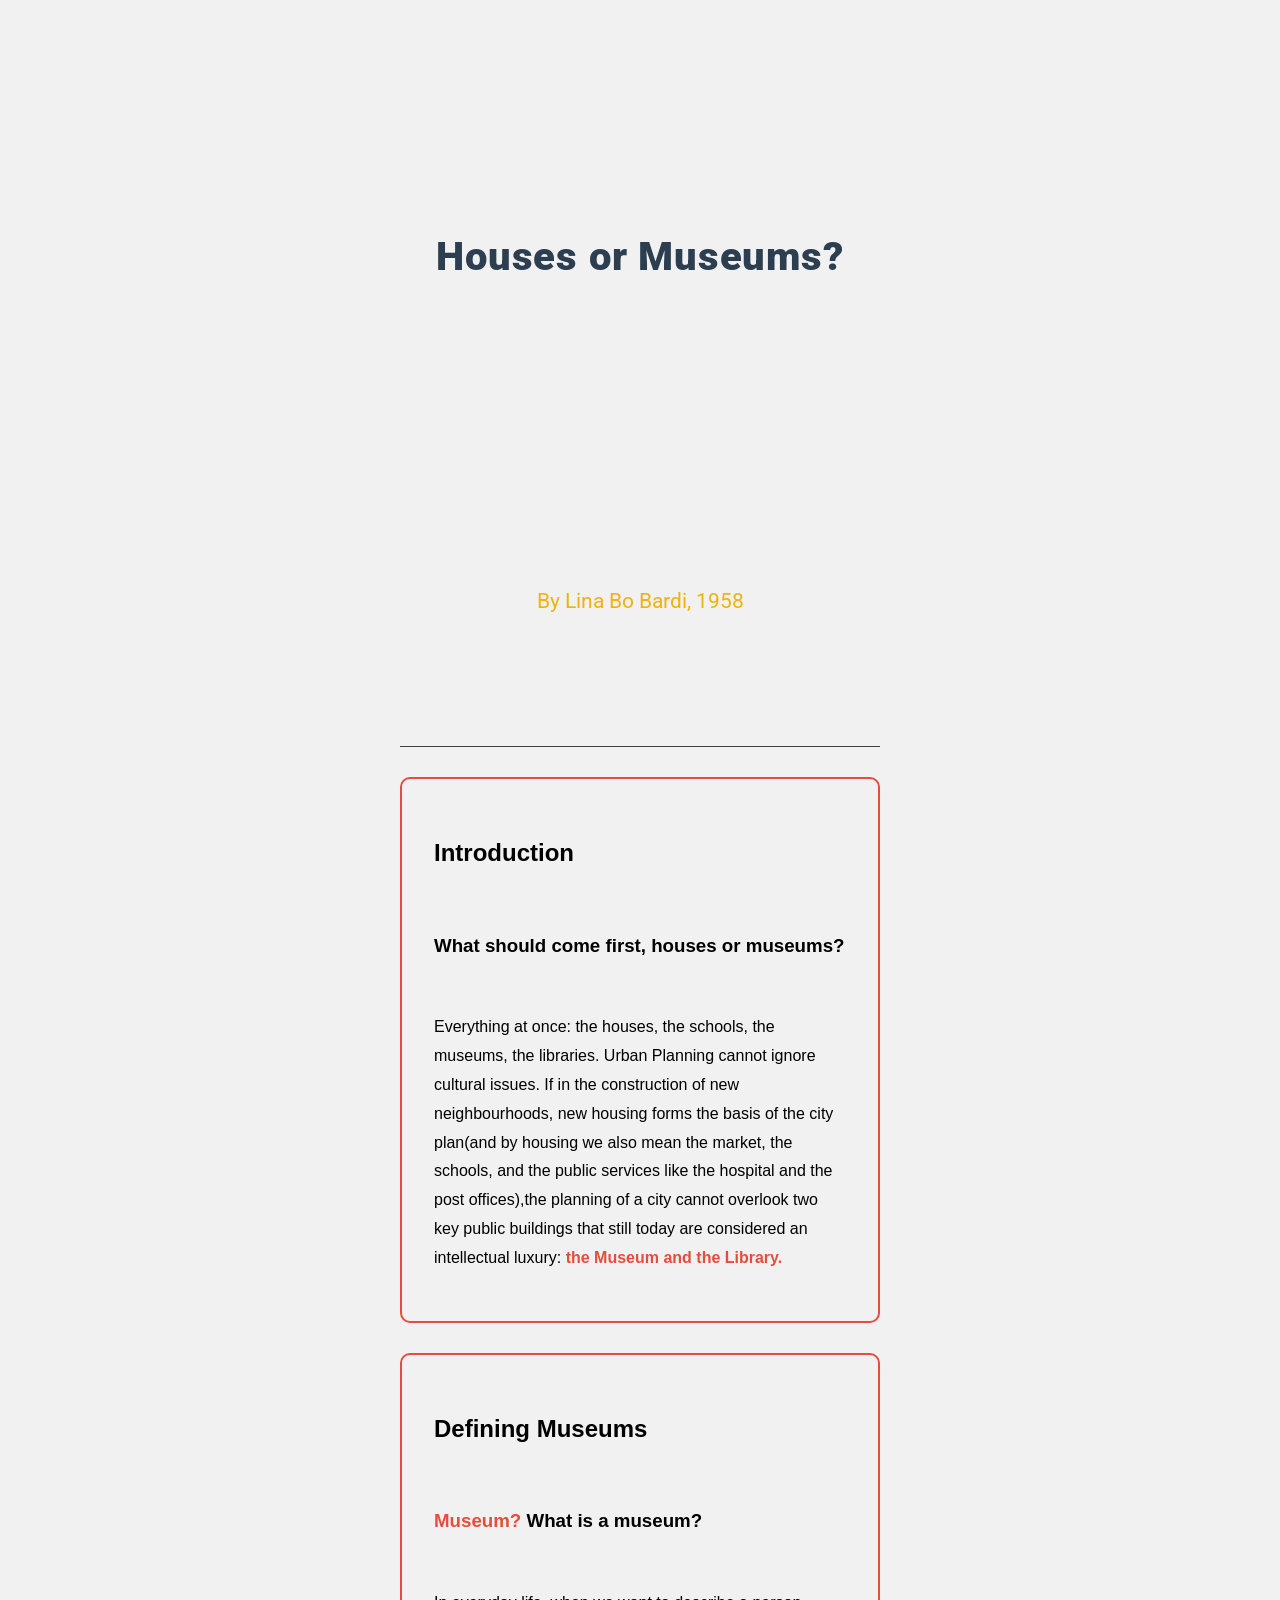
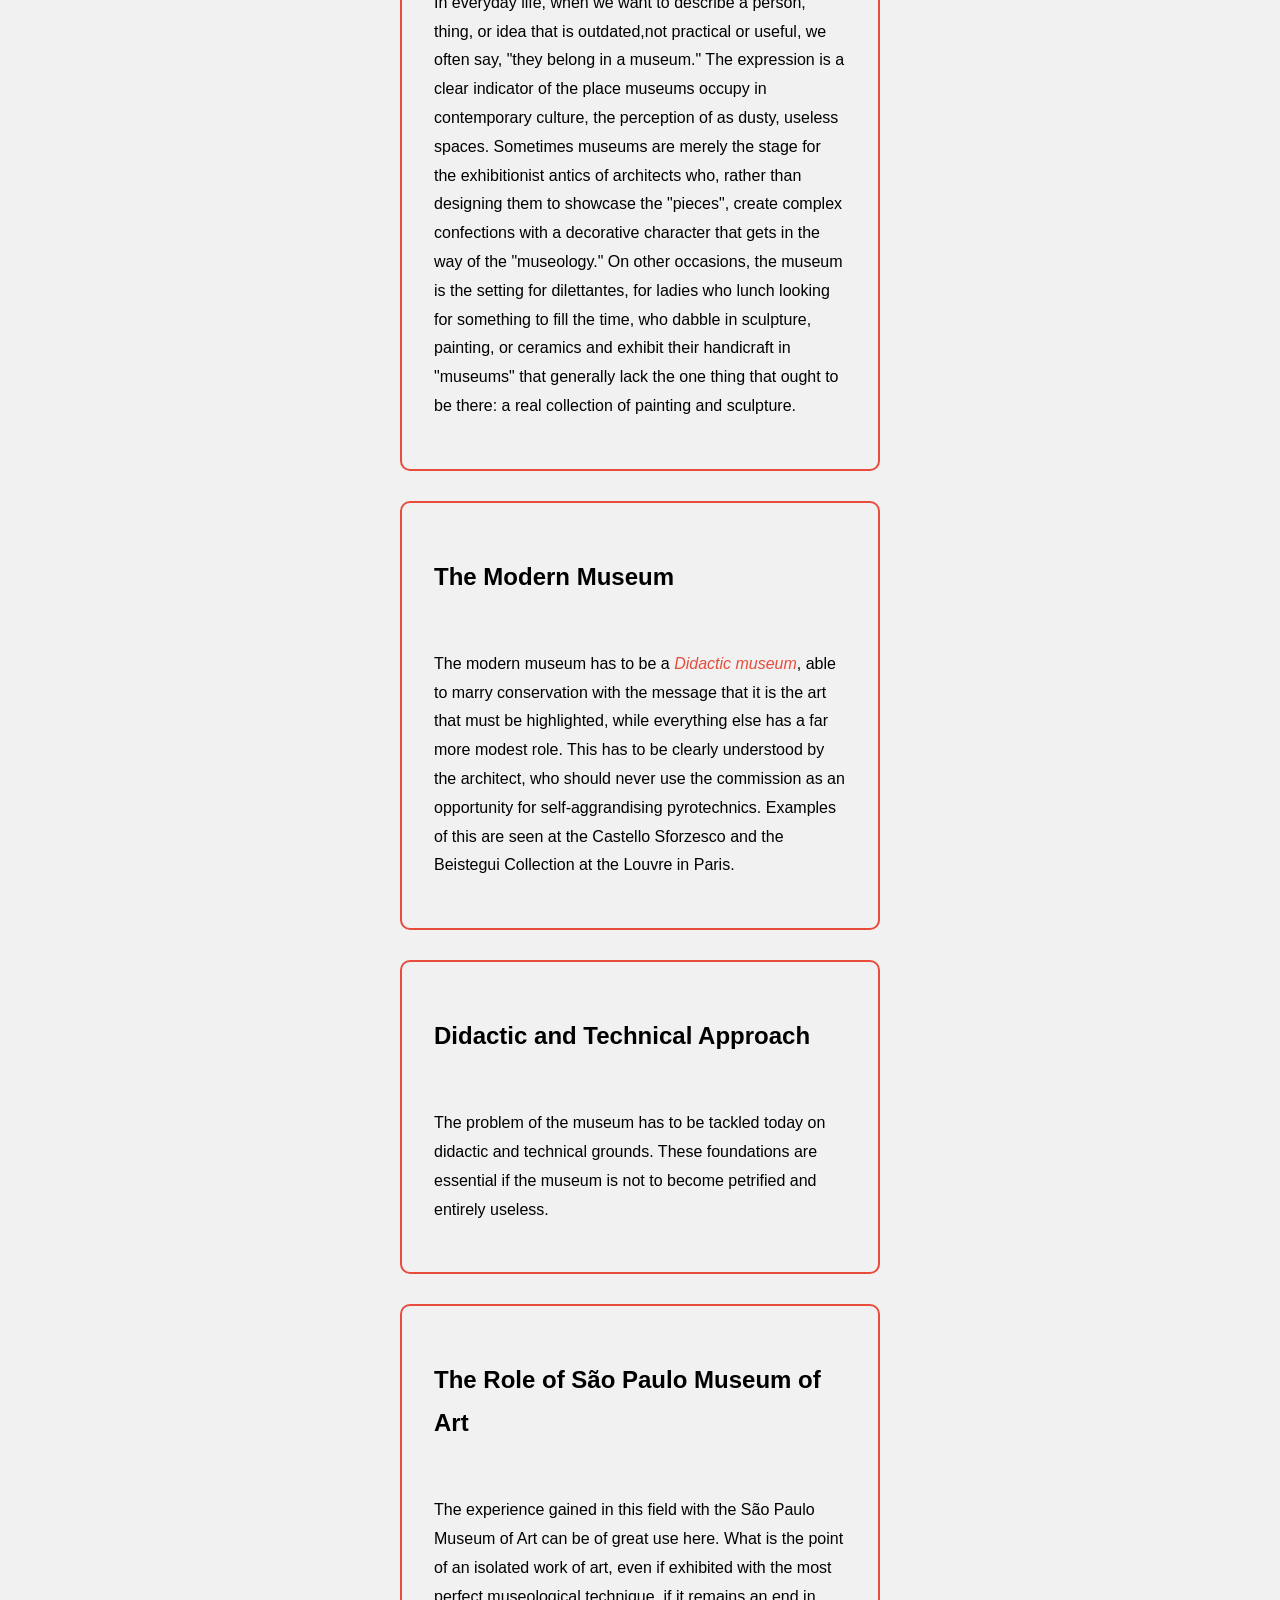
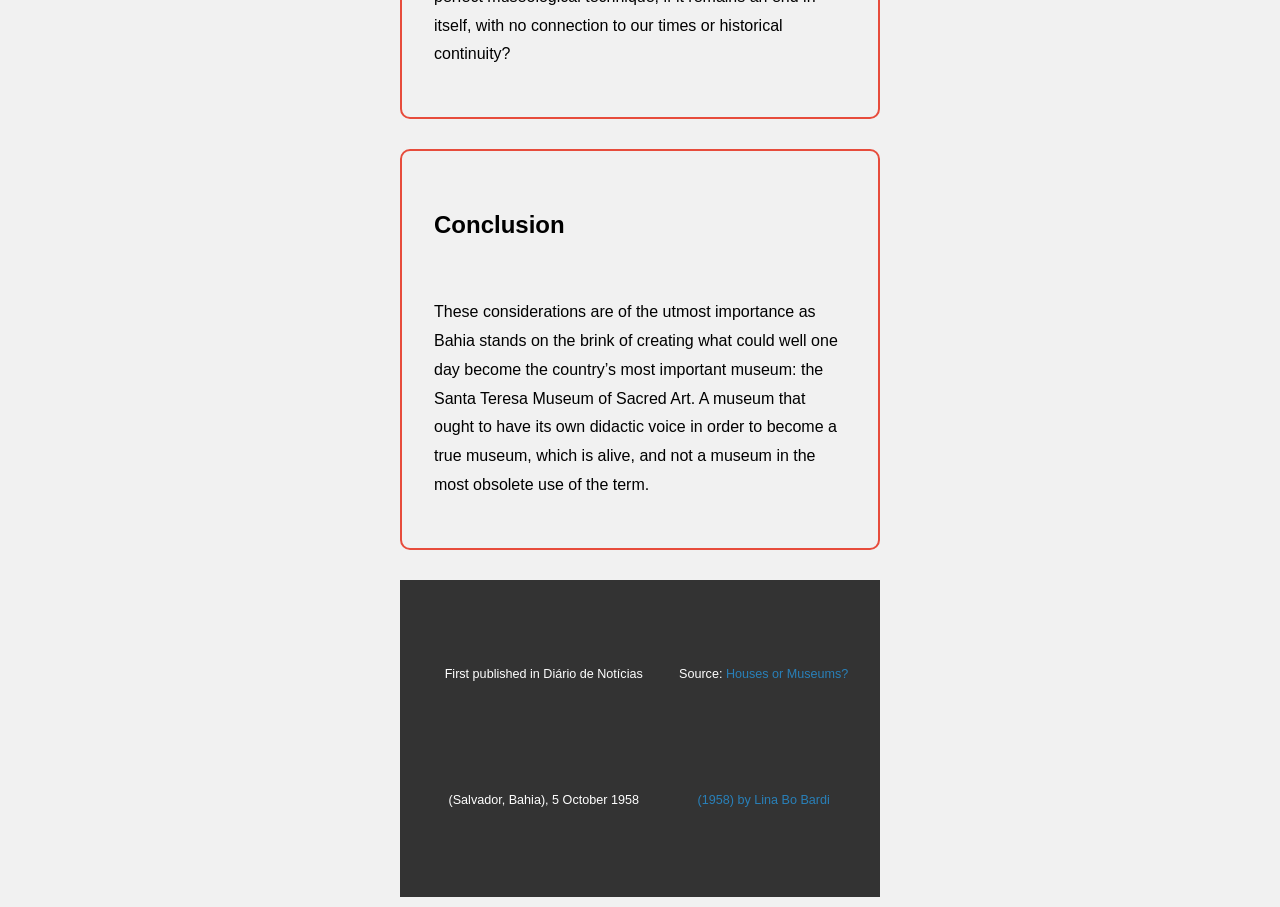
==== Assignments/Assignment-04/index.html @ ee435aa7 "a a" ====
<!DOCTYPE html>
<html lang="en">
<head>
    <meta charset="UTF-8">
    <meta name="viewport" content="width=device-width, initial-scale=1.0">
    <title>Assignment4: Houses or Museums? By Lina Bo Bardi </title>
    <link href="https://fonts.googleapis.com/css2?family=Roboto:wght@300;400;700&display=swap" rel="stylesheet">
    <link rel="stylesheet" href="style.css"></link>
</head>
<body>
<header>
    <h1>Houses or Museums?</h1>
    <h3>By Lina Bo Bardi, 1958</h3>
</header>

<section>
    <h2>Introduction</h2>
    <h3>What should come first, houses or museums?</h3>
    <p>Everything at once: the houses, the schools, the museums, the libraries. Urban Planning cannot ignore cultural issues. If in the construction of new
    neighbourhoods, new housing forms the basis of the city plan(and by housing we also mean the market, the schools, and the public services like
     the hospital and the post offices),the planning of a city cannot overlook two key public buildings that still today are considered an intellectual
    luxury: <strong>the Museum and the Library.</strong></p>
    
</section>

    <section>
        <h2>Defining Museums</h2>
        <h3><strong>Museum?</strong> What is a museum?</h3>
        <p> In everyday life, when we want to describe a person, thing, or idea that is outdated,not practical or useful, we often say, "they belong in a museum."
            The expression is a clear indicator of the place museums occupy in contemporary culture, the perception of as dusty, useless spaces. Sometimes
            museums are merely the stage for the exhibitionist antics of architects who, rather than designing them to showcase the "pieces", create complex
            confections with a decorative character that gets in the way of the "museology."
            On other occasions, the museum is the setting for dilettantes, for ladies who lunch looking for something to fill the time, who dabble in sculpture,
            painting, or ceramics and exhibit their handicraft in "museums" that generally lack the one thing
            that ought to be there: a real collection of painting and sculpture.</p>
    </section>

    <section>
        <h2>The Modern Museum</h2>
        <p>The modern museum has to be a <em>Didactic museum</em>, able to marry conservation with the message that it is the art that must be highlighted, while
        everything else has a far more modest role. This has to be clearly understood by the architect, who should never use the commission as an opportunity
        for self-aggrandising pyrotechnics. Examples of this are seen at the Castello Sforzesco and the Beistegui Collection at the Louvre in Paris.
    </section>


    <section>
        <h2>Didactic and Technical Approach</h2>
        <p>The problem of the museum has to be tackled today on didactic and technical grounds. These foundations are essential if the museum is not to become
           petrified and entirely useless.</p>
    </section>

    <section>
        <h2>The Role of São Paulo Museum of Art</h2>
        <p>The experience gained in this field with the São Paulo Museum of Art can be of great use here. What is the point of an isolated work of art, even if
           exhibited with the most perfect museological technique, if it remains an end in itself, with no connection to our times or historical continuity?</p>
    </section>

    <section>
        <h2>Conclusion</h2>
        <p>These considerations are of the utmost importance as Bahia stands on the brink of creating what could well one day become the country’s most 
           important museum: the Santa Teresa Museum of Sacred Art. A museum that ought to have its own didactic voice in order to become a true museum, 
           which is alive, and not a museum in the most obsolete use of the term.</p>
    </section>

    <footer>
        <p>First published in Diário de Notícias (Salvador, Bahia), 5 October 1958</p>
        <p>Source: <a href="https://zx2470.github.io/hello-wood/assignments/assignment05/HousesOrMuseums05.html" target="_blank">Houses or Museums? (1958) by Lina Bo Bardi</a></p>
    </footer>

</body>
</html>
---- Assignments/Assignment-04/style.css ----
body {
    font-family: 'Roboto', sans-serif;
    margin: 0;
    padding: 10px;
    line-height: 10;
    background-color: #f1f1f1;
    color: #000000;
    max-width: 500px;
    margin: auto;
    box-sizing: border-box;
  }
  
  header {
    display: flex;
    flex-direction: column;
    align-items: center;
    text-align: center;
    padding: 20px;
    margin-bottom: 30px;
    border-bottom: solid 0.1em #3d3d3d;
  }
  
  header h1 {
    font-family: 'Roboto', serif;
    font-size: 2.5rem;
    font-weight: 900;
    color: #2c3e50;
    margin-bottom: 20px;
    letter-spacing: 0.02em;
  }
  
  header h3 {
    font-family: 'Roboto', sans-serif;
    font-size: 1.3rem;
    font-weight: 400;
    color: #eeb310;
  }
  
  main {
    display: flex;
    flex-direction: column;
    gap: 2em;
    max-width: 900px;
    margin: 2em auto;
    padding: 1em;
  }
  
  section {
    display: flex;
    flex-direction: column;
    gap: 1em;
    padding: 2em;
    border: 2px solid #e74c3c;
    border-radius: 10px;
    margin-bottom: 30px;
    /* box-shadow: 0 2px 5px rgba(0, 0, 0, 0.1); */
    line-height: 1.8;
  }
  
  .section-title {
    font-family: 'Roboto', serif;
    font-size: 2.2rem;
    font-weight: 700;
    color: #3d3d3d;
    margin-bottom: 15px;
  }
  
  .section-content {
    font-family: 'Roboto', sans-serif;
    font-size: 1.1rem;
    font-weight: 400;
    color: #2c3e50;
    letter-spacing: 0.01em;
    margin-bottom: 20px;
  }
  
  strong {
    color: #e74c3c;
    font-weight: 700;
  }
  
  em {
    font-style: italic;
    color: #e74c3c;
  }
  
  footer {
    display: flex;
    justify-content: space-between;
    align-items: center;
    background-color: #333;
    color: #fff;
    padding: 20px;
    text-align: center;
    margin-top: 30px;
    font-size: 0.9rem;
    font-weight: 300;
  }
  
  footer p {
    font-size: 0.875em;
  }
  
  footer a {
    color: #2980b9;
    text-decoration: none;
  }
  
  footer a:hover {
    text-decoration: underline;
  }
  
  @media (max-width: 768px) {
    header h1 {
      font-size: 2rem;
    }
    
    header h3 {
      font-size: 1rem;
    }
  
    section .section-title {
      font-size: 1.8rem;
    }
  
    section .section-content {
      font-size: 1rem;
    }
  }
  
  /* Webfont Implementation */
  @font-face {
    font-family: 'Jersey 20';
    src: url('fonts/jersey20.woff2') format('woff2');
    font-weight: normal;
    font-style: normal;
  }
  
  body {
    font-family: 'Jersey 20', sans-serif;
  } 
  
  /* Additional Styling for Conceptual Grouping */
  .section-intro {
    padding: 2em;
    margin-bottom: 2em;
    border-left: 4px solid #3a3a3a;
  }
  
  .section-intro h2 {
    font-size: 2em;
    font-weight: bold;
  }
  
  /* Whitespace and Grouping */
  main > *:not(:last-child) {
    margin-bottom: 2em;
  }
  
  /* Improved Contrast */
  .section-content p {
    line-height: 1.8;
  }
  
  .section-title {
    color: #222;
  } 
  
  /* Links Styling */
  a {
    color: #007acc;
    text-decoration: underline;
  }
  
  a:hover {
    color: #005a99;
    text-decoration: none;
  }
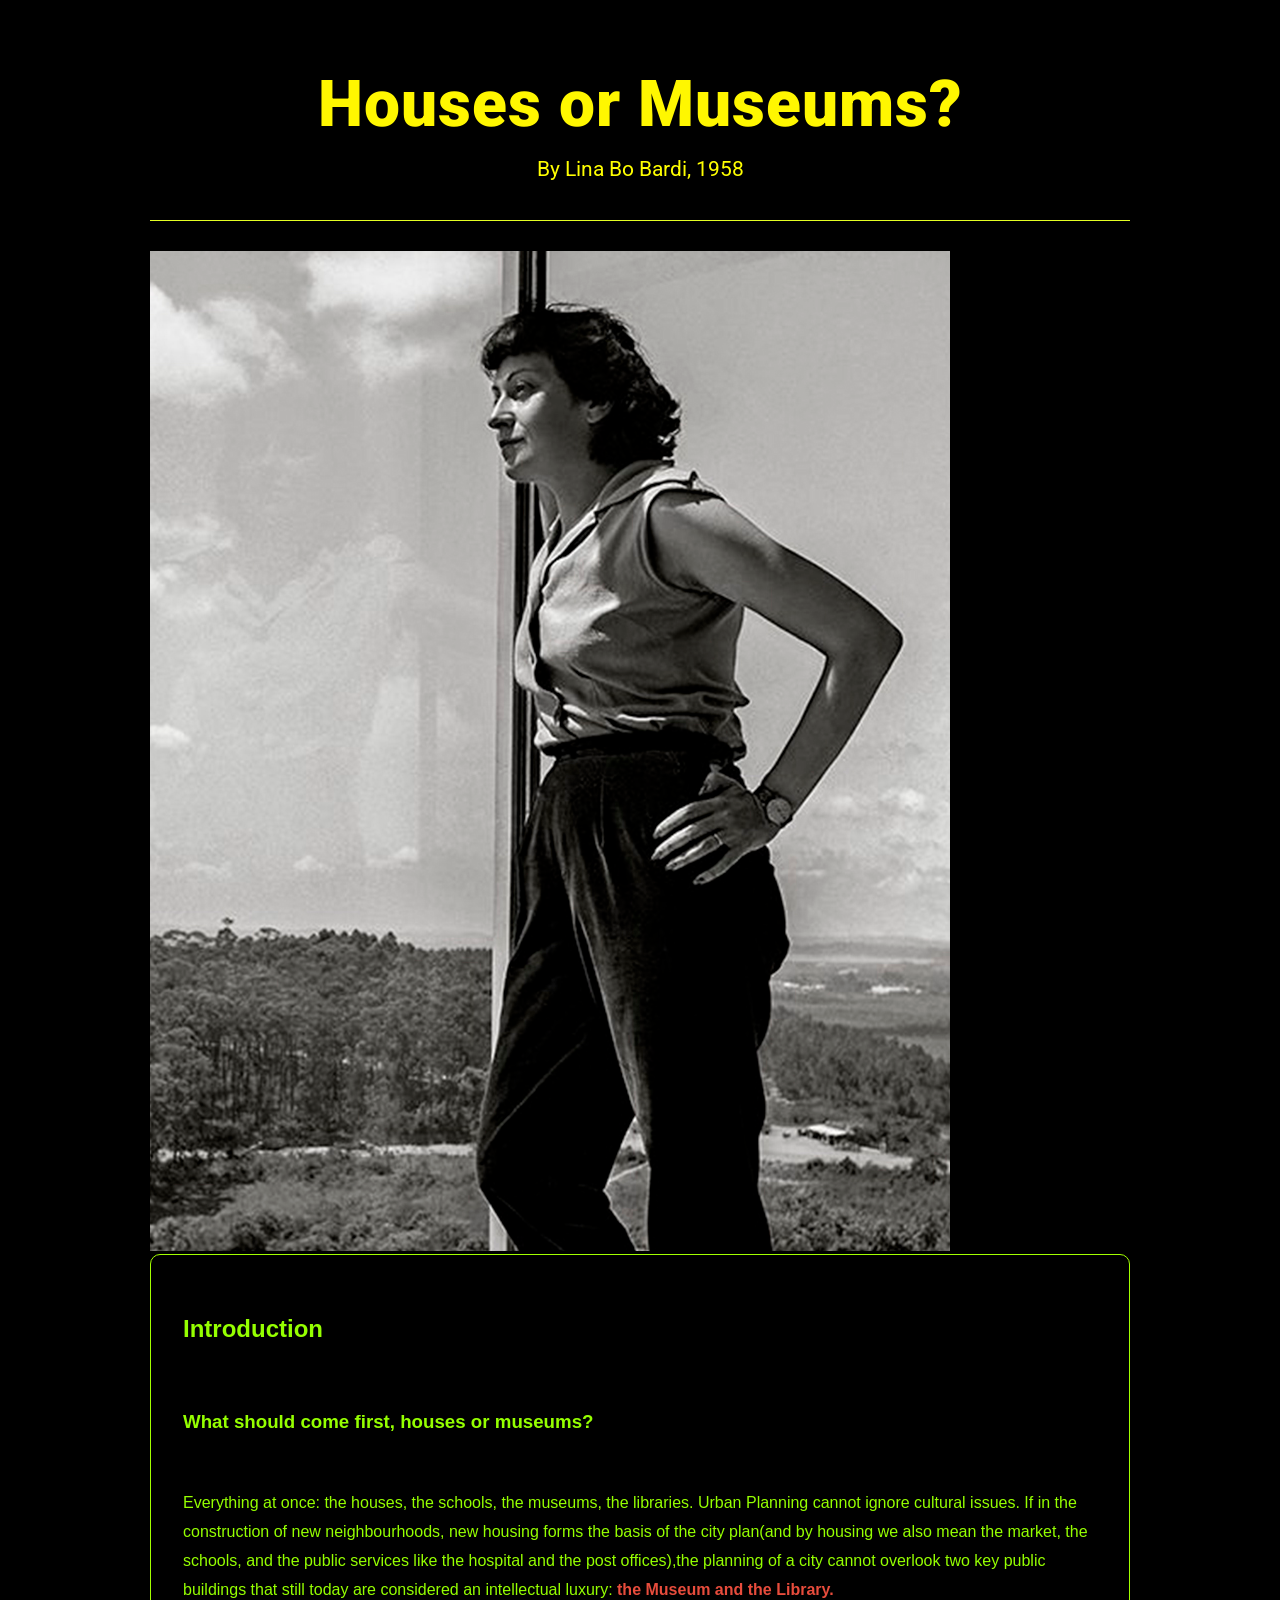
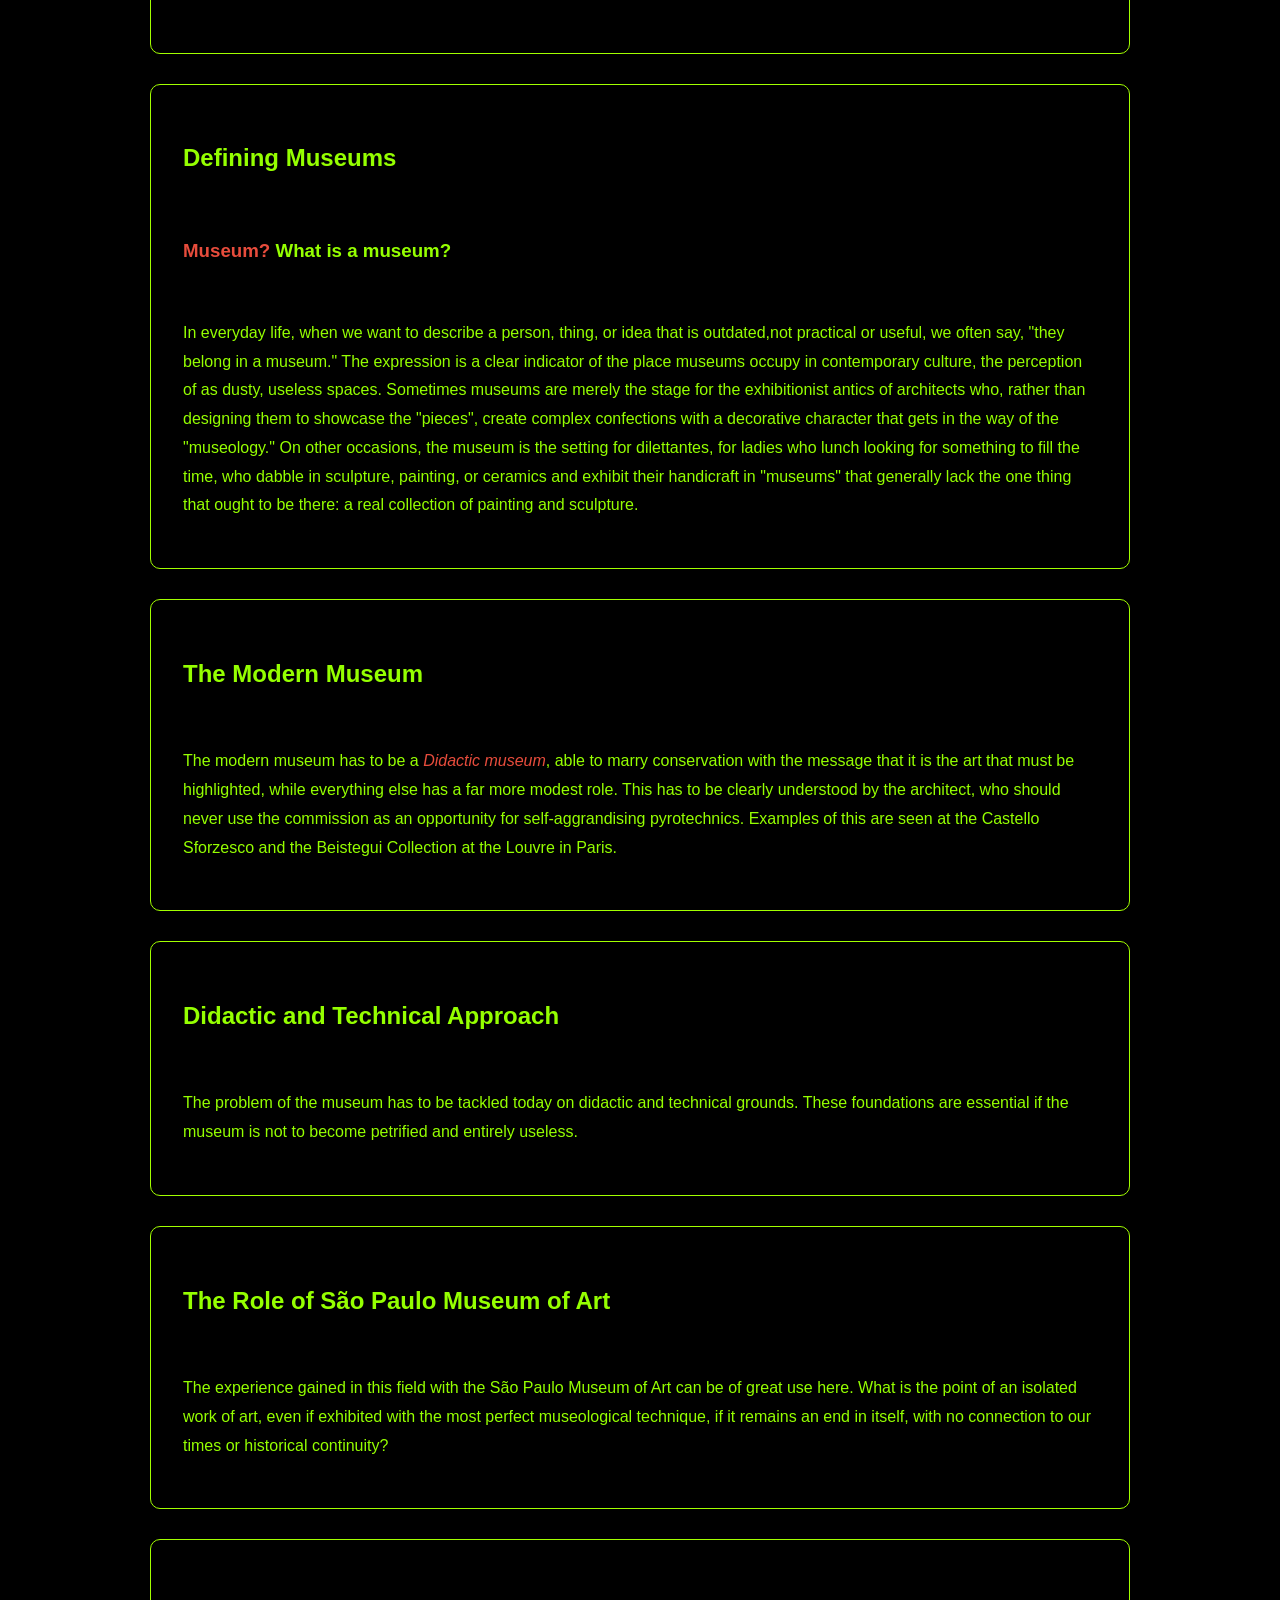
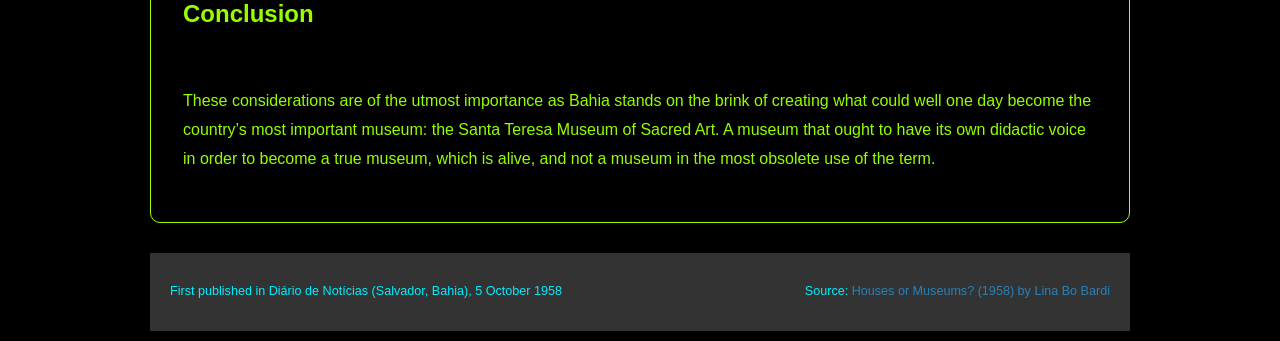
==== commit 60505ebc: "f" ====
--- a/Assignments/Assignment-04/index.html
+++ b/Assignments/Assignment-04/index.html
@@ -6,13 +6,16 @@
     <title>Assignment4: Houses or Museums? By Lina Bo Bardi </title>
     <link href="https://fonts.googleapis.com/css2?family=Roboto:wght@300;400;700&display=swap" rel="stylesheet">
     <link rel="stylesheet" href="style.css"></link>
+   
+
 </head>
 <body>
+   
 <header>
     <h1>Houses or Museums?</h1>
     <h3>By Lina Bo Bardi, 1958</h3>
 </header>
-
+<img src="Linda Bo Bardi.jpg">
 <section>
     <h2>Introduction</h2>
     <h3>What should come first, houses or museums?</h3>
--- a/Assignments/Assignment-04/style.css
+++ b/Assignments/Assignment-04/style.css
@@ -2,10 +2,10 @@
     font-family: 'Roboto', sans-serif;
     margin: 0;
     padding: 10px;
-    line-height: 10;
-    background-color: #f1f1f1;
-    color: #000000;
-    max-width: 500px;
+    line-height: 1;
+    background-color: #000000;
+    color: #95ff00;
+    max-width: 1000px;
     margin: auto;
     box-sizing: border-box;
   }
@@ -17,23 +17,23 @@
     text-align: center;
     padding: 20px;
     margin-bottom: 30px;
-    border-bottom: solid 0.1em #3d3d3d;
+    border-bottom: solid 0.1em #e5ff24;
   }
   
   header h1 {
     font-family: 'Roboto', serif;
-    font-size: 2.5rem;
-    font-weight: 900;
-    color: #2c3e50;
-    margin-bottom: 20px;
-    letter-spacing: 0.02em;
+    font-size: 4rem;
+    font-weight: 1000;
+    color: #fff700;
+    margin-bottom: 1px;
+    letter-spacing: 1px;
   }
   
   header h3 {
     font-family: 'Roboto', sans-serif;
     font-size: 1.3rem;
     font-weight: 400;
-    color: #eeb310;
+    color: #ffff00;
   }
   
   main {
@@ -50,7 +50,7 @@
     flex-direction: column;
     gap: 1em;
     padding: 2em;
-    border: 2px solid #e74c3c;
+    border: 1px solid #a2ff00;
     border-radius: 10px;
     margin-bottom: 30px;
     /* box-shadow: 0 2px 5px rgba(0, 0, 0, 0.1); */
@@ -89,7 +89,7 @@
     justify-content: space-between;
     align-items: center;
     background-color: #333;
-    color: #fff;
+    color: #00eeff;
     padding: 20px;
     text-align: center;
     margin-top: 30px;
@@ -175,4 +175,8 @@
   a:hover {
     color: #005a99;
     text-decoration: none;
-  }  +  }  
+
+  img{
+    align-items: center;
+  }
